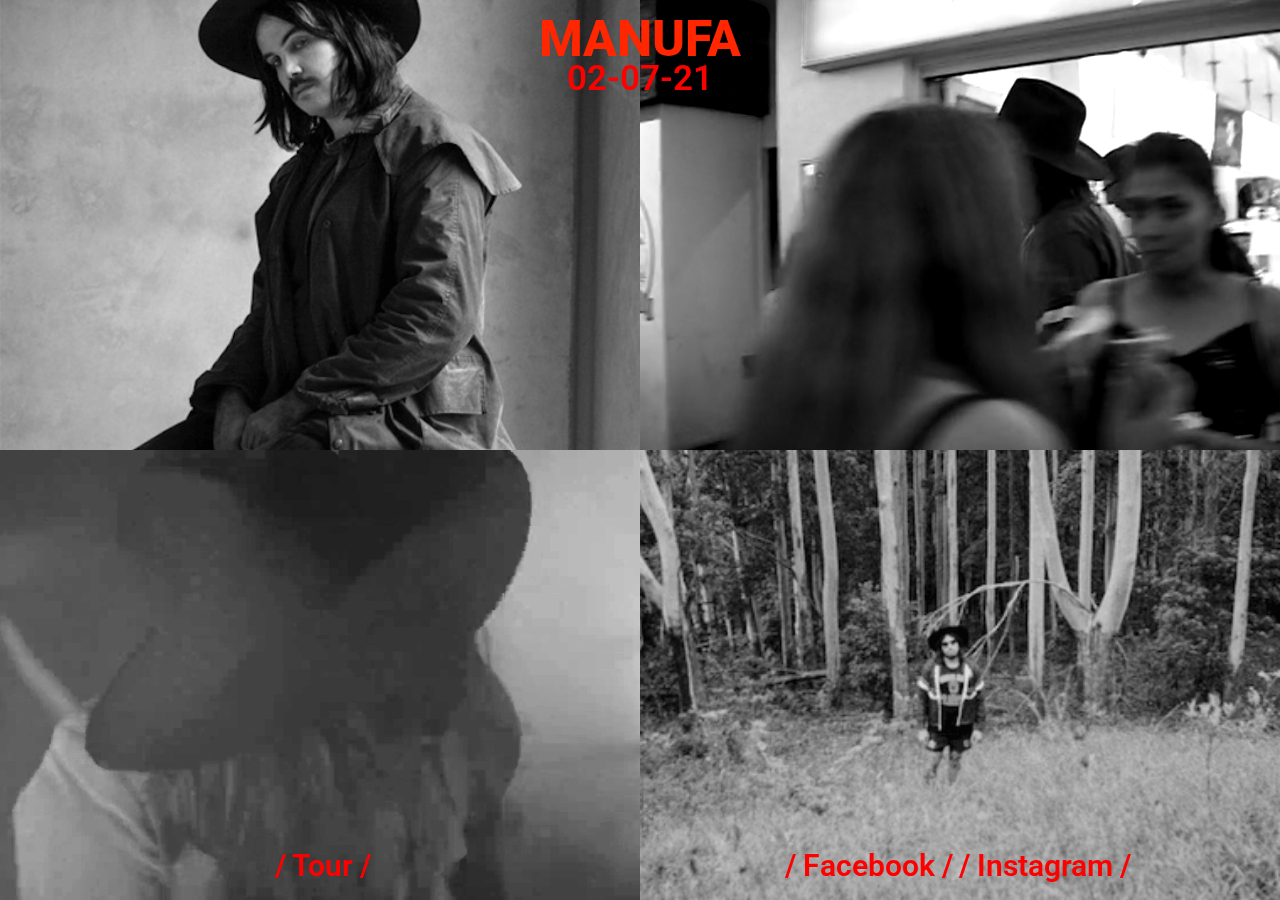
==== index.html @ 6c54d324 "Fix image link" ====
<!DOCTYPE html>
<html lang="en">
<head>
    <meta charset="UTF-8">
    <meta http-equiv="X-UA-Compatible" content="IE=edge">
    <meta name="viewport" content="width=device-width, initial-scale=1.0">
    <link rel="stylesheet" href="styles.css">
    <link rel="preconnect" href="https://fonts.gstatic.com">
    <link href="https://fonts.googleapis.com/css2?family=Roboto:wght@400;500;700&display=swap" rel="stylesheet">
    <title>Document</title>
</head>
<body>
    <div class="main">
        <div class="header">
            <div class="manufa">MANUFA</div>
        </div>
        <div class="all-container">
                <div class="image-wrap">
                        

                        <div class="images box">
                            <img class="mySlides" src="images/r6666.png">
                            <img class="mySlides" src="images/r4.jpg">
                            <img class="mySlides" src="images/r344.jpg">
                            <img class="mySlides" src="images/r999.png">
                        </div>
                        
                        <div class="video-bl box">
                            <video src="Video/Rz.mp4" type="video/mp4" autoplay muted loop playsinline class="video"></video>
                        </div>

                        <div class="video-tr box">
                            <video src="Video/ilva1-1.mp4" type="video/mp4" autoplay muted loop playsinline class="video"></video>
                        </div>

                        
            

                        <div class="images box">
                            <img class="mySlides-r" src="images/r5.jpg">
                            <img class="mySlides-r" src="images/r88-1-1.png">
                            <img class="mySlides-r" src="images/r3.jpg">
                            <img class="mySlides-r" src="images/r45-1-1.png">
                        </div>
                    
                        

                        <div class="dates-container" id="dates-container">
                            <div class="dates-cont">
                                <div class="dates">TOUR</div>
                            </div>
                            <div class="dates-table">
                                <div class="table-row">
                                    <div class="date table-entry">10-09-21</div>
                                    <div class="venue table-entry">Byron Bay, The Northern.</div>
                                    <div class="ticket table-entry">Tickets</div>
                                </div>
                                <div class="table-row">
                                    <div class="date table-entry">12-09-21</div>
                                    <div class="venue table-entry">Brisbane, The Triffid.</div>
                                    <div class="ticket table-entry">Tickets</div>
                                </div>
                                <div class="table-row">
                                    <div class="date table-entry">13-09-21</div>
                                    <div class="venue table-entry">Sydney, The Metro Theatre.</div>
                                    <div class="ticket table-entry">Tickets</div>
                                </div>
                                <div class="table-row">
                                    <div class="date table-entry">15-09-21</div>
                                    <div class="venue table-entry">Melburne, Corner Hotel.</div>
                                    <div class="ticket table-entry">Tickets</div>
                                </div>
                            </div>
                        </div>
                    </div>

                    
                </div>
               
    
            
            <div class="release-container">
                <div class="date-release ">02-07-21</div>
            </div>



            
            <div class="footer">

                <div class="footer-left">
                    <p class="footer-link texty" id="tour">/ Tour /</p>      
                </div>
                <div class="footer-right">
                    <div class="footer-link texty">/ Facebook /</div>
                    <div class="footer-link texty">/ Instagram /</div>
                </div>
            </div>
            

        </div>
    </div>   


    <script src="script.js"></script>
</body>
</html>
---- styles.css ----
* {
box-sizing :border-box;
padding: 0;
margin: 0;
background-color: black;
}

.body {
    height: 100vh;
    padding: 0;
}

.main {
    height: 100vh;
    background-image: url();
    background-repeat: no-repeat;
    
}



.all-container {
    height: 100vh;
    display: flex;
    align-items: center;
    background-color: black;
}


.manufa {
    color: rgb(255, 38, 0);
    position: fixed;
    font-size: 50px;
    text-align: center;
    width: 100%;
    font-family: 'Roboto', sans-serif;
    top: 10px;
    font-weight: 800;
    z-index: 1;
    background-color: transparent;

}

.image-wrap {
    display: flex;
    justify-content: space-between;
    align-items: center;
    height: 100vh;
    width: 100%;
    flex-wrap: wrap;
    
   
}


.images {
    width: 50%;
    height: 50%;
    overflow: hidden;
    display: flex;
    justify-content: center;
}


.mySlides {
width: 120%;
overflow: hidden;
object-fit: cover;
filter: grayscale(100%);
}

.mySlides-r {
    width: 100%;
    overflow: hidden;
    object-fit: cover;
    filter: grayscale(100%);
    }

.video-bl {
    width: 50%;
    height: 50%;
    display: flex;
    justify-content: center;
    overflow: hidden;
    
}

.video-tr {
    width: 50%;
    height: 50%;
    display: flex;
    justify-content: center;
    overflow: hidden;
    object-fit: cover;
}

.video {
    object-fit: cover;
    width: 100%;
    filter: grayscale(100%) contrast(1.2);;
} 

.video-tr {filter: brightness(2);
}


.release-container{
    width: 100%;
    display: flex;
    justify-content: space-around;
    top: 58px;
    position: fixed;
    background-color: transparent;
}

.date-release {
    color: red;
    font-weight: 600;
    text-align: center;
    width: 100%;
    font-size: 35px;
    font-family: 'Roboto', sans-serif;;  
    background-color: transparent;  
  }



.footer {
    position:fixed;
    bottom:0;
    width:100%;
    height: 60px;
    display: flex;
    padding: 5px;
    background-color: transparent;
}

.footer-right {
    width: 50%;
    display: flex;
    justify-content: center;
    background-color: transparent;
}

.footer-left{
    width: 50%;
    display: flex;
    justify-content: center;
    background-color: transparent;
}

.footer-link {
    color: red;
    font-weight: 600;
    display: inline;
    color: rgb(255, 0, 0);
    text-align: center;
    font-size: 30px;
    font-family: 'Roboto';
    padding: 3px;
    background-color: transparent;
    cursor: pointer;
}

  .footer-link:hover {
    color: white;
} 

.tour:hover {
    color: white;
} 

.dates-container {
    position: fixed;
    display: none;
    
    color: white;
    background-color: black;
    height: 50%;
    padding: 10px;
    grid-area: bottom;
    width: 100%;
    top: 0;
    z-index: 3;

}

.dates-container-active {
    display: flex;
    width:100%;
    height: 50%;
    justify-content: center;
    align-items: center;
    flex-direction: column;
}

.dates-cont {
    width: 100%;
    height: 50px;
    display: flex;
    justify-content: center;
    position: fixed;
   top: 10px;
   
}

.dates {
    color: red;
    font-size: 50px;
    font-family: 'Roboto', sans-serif;
    font-weight: 700;
    position: fixed;
}


.dates-table {
    width: 50%;
    display: block;
    padding: 20px;
}

.table-row {
    display: grid;
    grid-template-columns: 33.3%  33.3%  33.3%;
    width: 100%;
    text-align: left;
    padding: 10px;
    border-bottom: 1px solid red;
    font-family: 'Roboto', sans-serif;
}

.ticket {
    text-align: right;
    display: inline-block;
    cursor: pointer;
}

.ticket:hover {
    color: red;
}


@media only screen and (max-width: 1200px) {
    .table-entry {
        font-size: 15px;
    }

    .dates-table {
        width: 70%;
       
    }

    .table-row {
        display: grid;
        grid-template-columns: 30% 50%  20%;
    
}

@media only screen and (max-width: 850px) {
    


.box {
    width: 100%;
}

.box {
    padding: 10px 10px 0px 10px;
}
    
.image-wrap :nth-child(3) { order: 4; }
        .box :nth-child(4) { order: 3; }
    




    
.dates-table {
    justify-content: center;
    padding: 50px 10px;
    width: 90%;
}




.footer-right {
    width: 50%;
    display: flex;
    justify-content: center;
    
}

.footer-left{
    width: 50%;
    display: flex;
    justify-content: center;

}
}



@media only screen and (max-width: 750px) {

    .footer {
        height: 64px;
        padding:0px 10px 5px 10px;
    }

    .footer-left{
        width: 35%;
        display: flex;
        justify-content: end;
        align-items: flex-end; 
        padding-left: 5px;
    
 }

 .footer-link {
     width: 100%;
     text-align: right;
 }

#tour {
    text-align: left;
}

    .footer-right {
    width: 65%;
    flex-wrap: wrap;
    justify-content: flex-end;
    padding-right: 0px 5px 5px 0px;
    
    }

    .dates-table {
        justify-content: center;
        padding: 10px 5px 5px 5px;
        width: 100%;
    }
    
    .table-row {
        display: grid;
        grid-template-columns: 20%  60%  20%;
    }
    
    .texty {
        font-size: 20px;
        color: red;
    }

    .table-entry {
        font-size: 13px;
    }

    .manufa {
        font-size: 50px;
    }

    .release-container {
        top: 60px;
    }
    
}
}
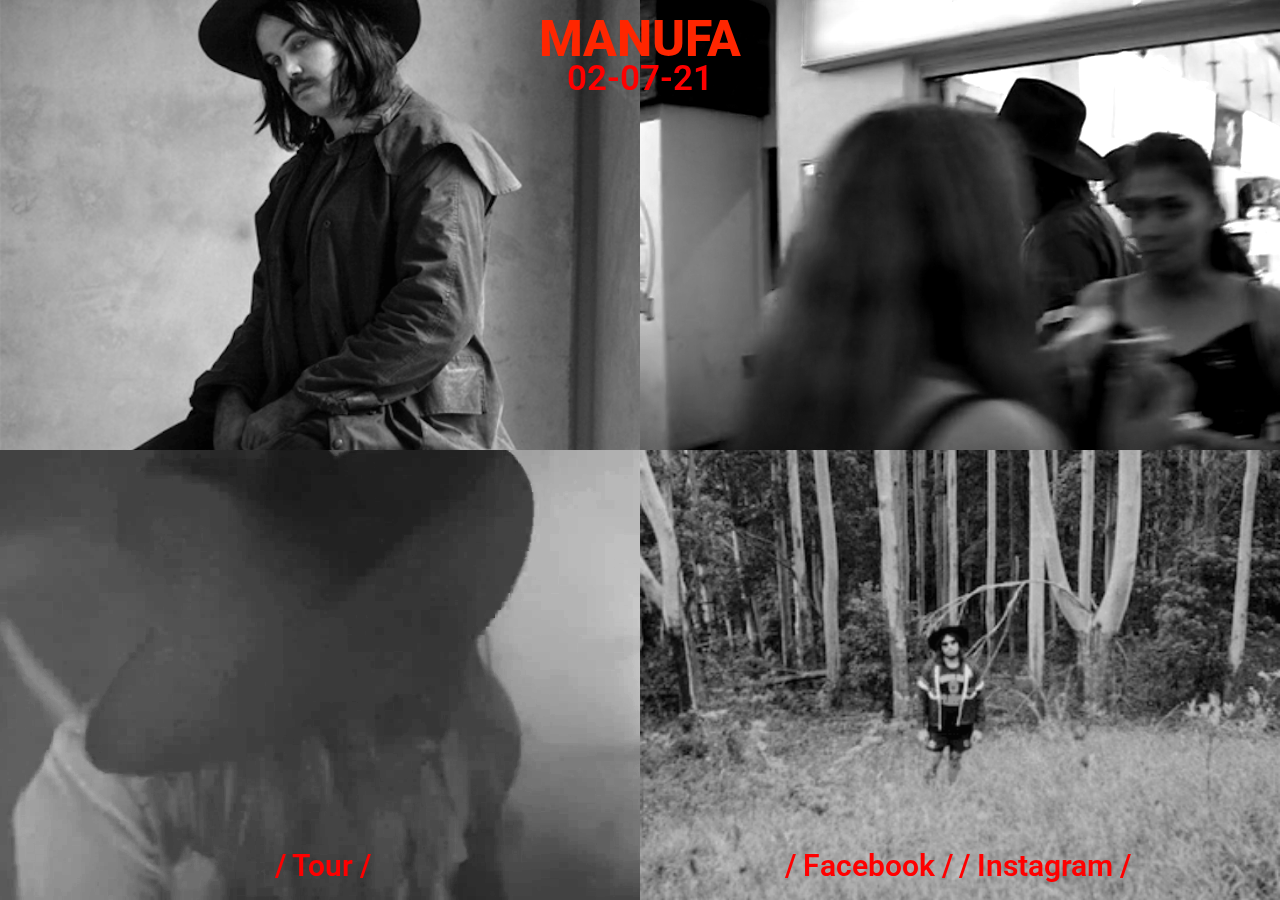
==== commit db570ce4: "Fix image link" ====
--- a/index.html
+++ b/index.html
@@ -22,7 +22,7 @@
                             <img class="mySlides" src="images/r6666.png">
                             <img class="mySlides" src="images/r4.jpg">
                             <img class="mySlides" src="images/r344.jpg">
-                            <img class="mySlides" src="images/r999.png">
+                            <img class="mySlides" src="images/r-999.png">
                         </div>
                         
                         <div class="video-bl box">
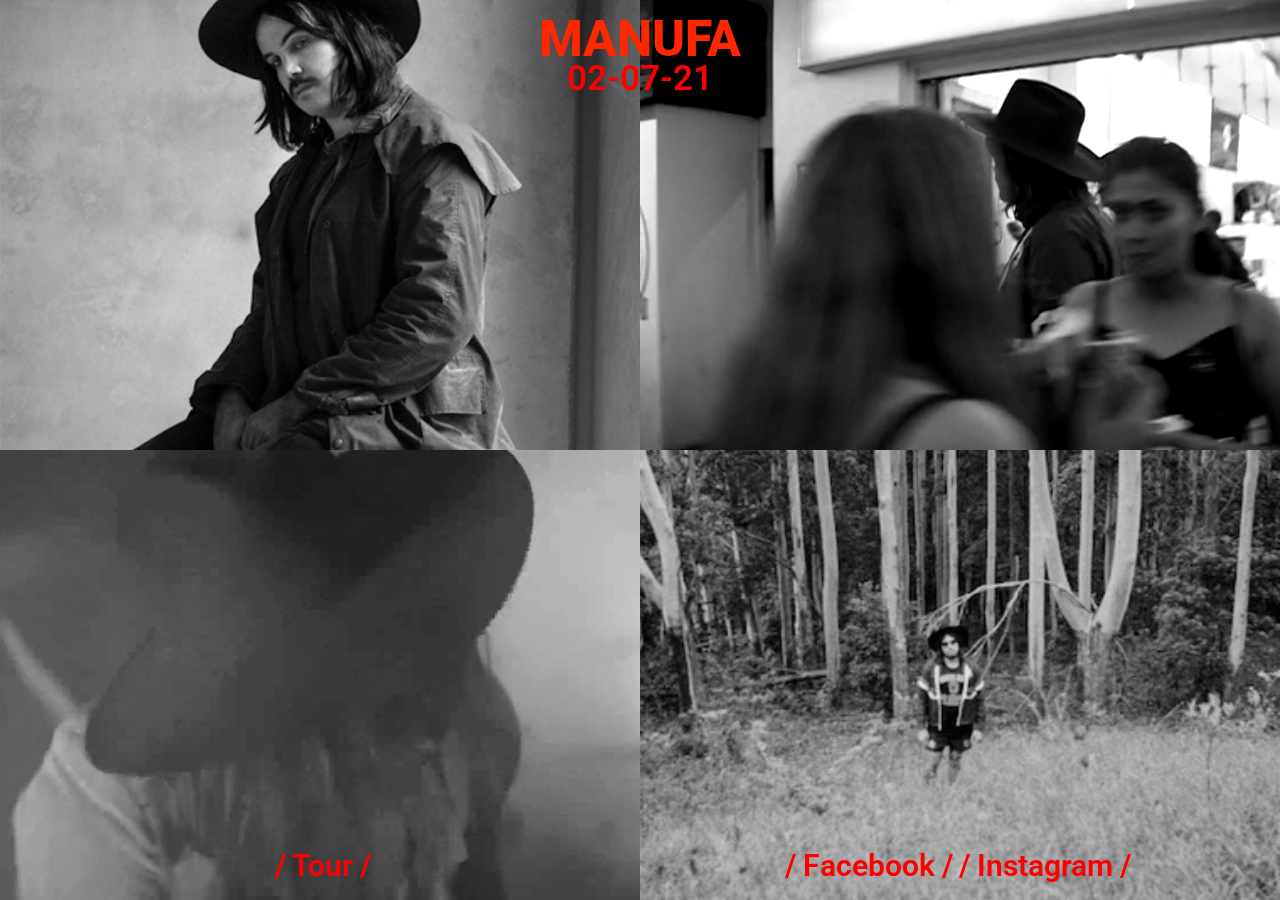
==== commit 7852d533: "dates" ====
--- a/index.html
+++ b/index.html
@@ -22,7 +22,7 @@
                             <img class="mySlides" src="images/r6666.png">
                             <img class="mySlides" src="images/r4.jpg">
                             <img class="mySlides" src="images/r344.jpg">
-                            <img class="mySlides" src="images/r-999.png">
+                            <img class="mySlides" src="images/r999.jpg">
                         </div>
                         
                         <div class="video-bl box">
@@ -40,7 +40,7 @@
                             <img class="mySlides-r" src="images/r5.jpg">
                             <img class="mySlides-r" src="images/r88-1-1.png">
                             <img class="mySlides-r" src="images/r3.jpg">
-                            <img class="mySlides-r" src="images/r45-1-1.png">
+                            <img class="mySlides-r" src="images/r45-1-1.jpg">
                         </div>
                     
                         
@@ -51,24 +51,16 @@
                             </div>
                             <div class="dates-table">
                                 <div class="table-row">
-                                    <div class="date table-entry">10-09-21</div>
-                                    <div class="venue table-entry">Byron Bay, The Northern.</div>
-                                    <div class="ticket table-entry">Tickets</div>
+                                    
                                 </div>
                                 <div class="table-row">
-                                    <div class="date table-entry">12-09-21</div>
-                                    <div class="venue table-entry">Brisbane, The Triffid.</div>
-                                    <div class="ticket table-entry">Tickets</div>
+                                    
                                 </div>
                                 <div class="table-row">
-                                    <div class="date table-entry">13-09-21</div>
-                                    <div class="venue table-entry">Sydney, The Metro Theatre.</div>
-                                    <div class="ticket table-entry">Tickets</div>
+                                 
                                 </div>
                                 <div class="table-row">
-                                    <div class="date table-entry">15-09-21</div>
-                                    <div class="venue table-entry">Melburne, Corner Hotel.</div>
-                                    <div class="ticket table-entry">Tickets</div>
+                                    
                                 </div>
                             </div>
                         </div>
--- a/styles.css
+++ b/styles.css
@@ -13,8 +13,7 @@
 .main {
     height: 100vh;
     background-image: url();
-    background-repeat: no-repeat;
-    
+    background-repeat: no-repeat;   
 }
 
 
@@ -38,7 +37,6 @@
     font-weight: 800;
     z-index: 1;
     background-color: transparent;
-
 }
 
 .image-wrap {
@@ -47,9 +45,7 @@
     align-items: center;
     height: 100vh;
     width: 100%;
-    flex-wrap: wrap;
-    
-   
+    flex-wrap: wrap;   
 }
 
 
@@ -100,7 +96,8 @@
     filter: grayscale(100%) contrast(1.2);;
 } 
 
-.video-tr {filter: brightness(2);
+.video-tr {
+    filter: brightness(2);
 }
 
 
@@ -121,9 +118,7 @@
     font-size: 35px;
     font-family: 'Roboto', sans-serif;;  
     background-color: transparent;  
-  }
-
-
+}
 
 .footer {
     position:fixed;
@@ -173,7 +168,6 @@
 .dates-container {
     position: fixed;
     display: none;
-    
     color: white;
     background-color: black;
     height: 50%;
@@ -273,9 +267,6 @@
     
 
 
-
-
-    
 .dates-table {
     justify-content: center;
     padding: 50px 10px;
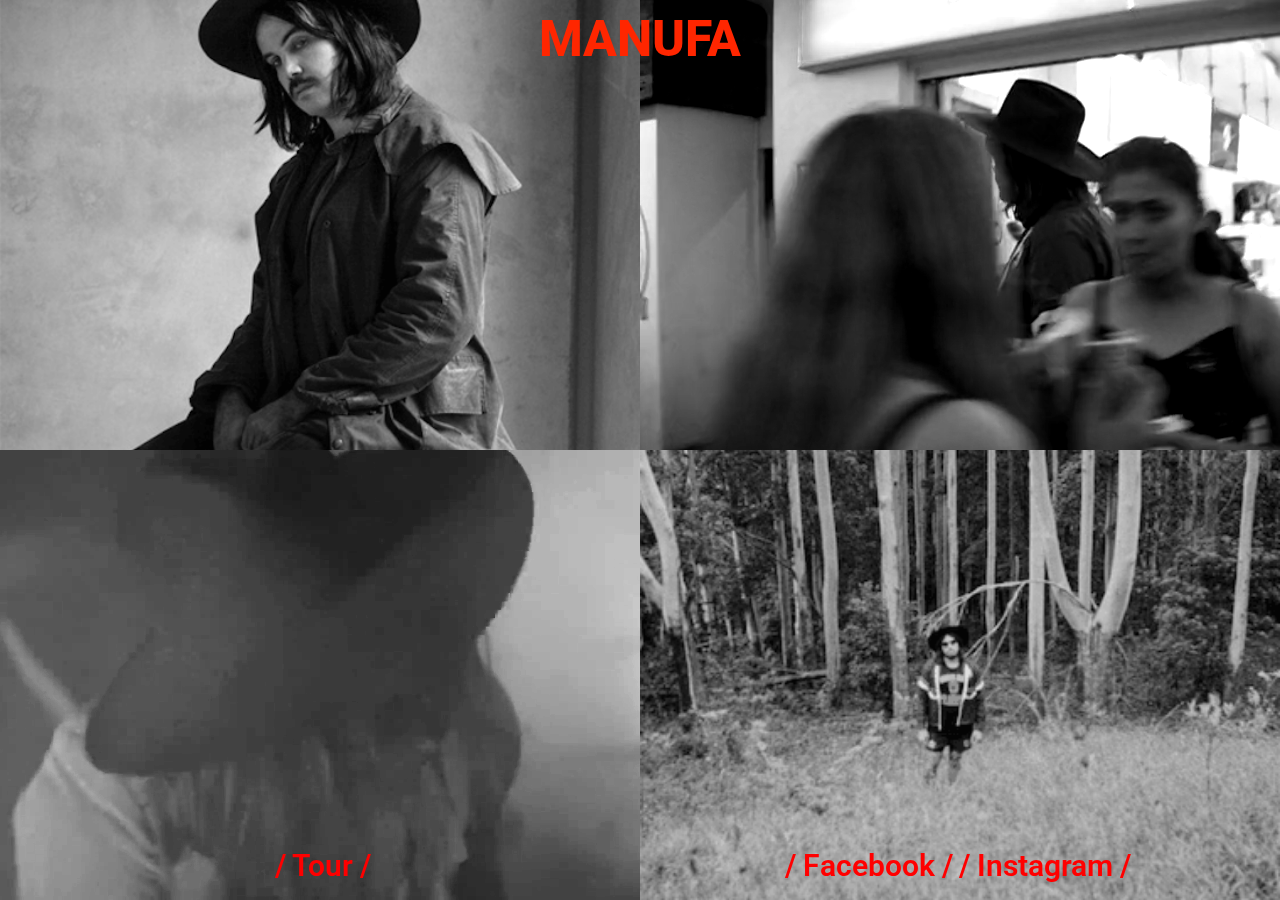
==== commit 5cbc9298: "Date removal" ====
--- a/index.html
+++ b/index.html
@@ -72,7 +72,7 @@
     
             
             <div class="release-container">
-                <div class="date-release ">02-07-21</div>
+                <div class="date-release "></div>
             </div>
 
 
